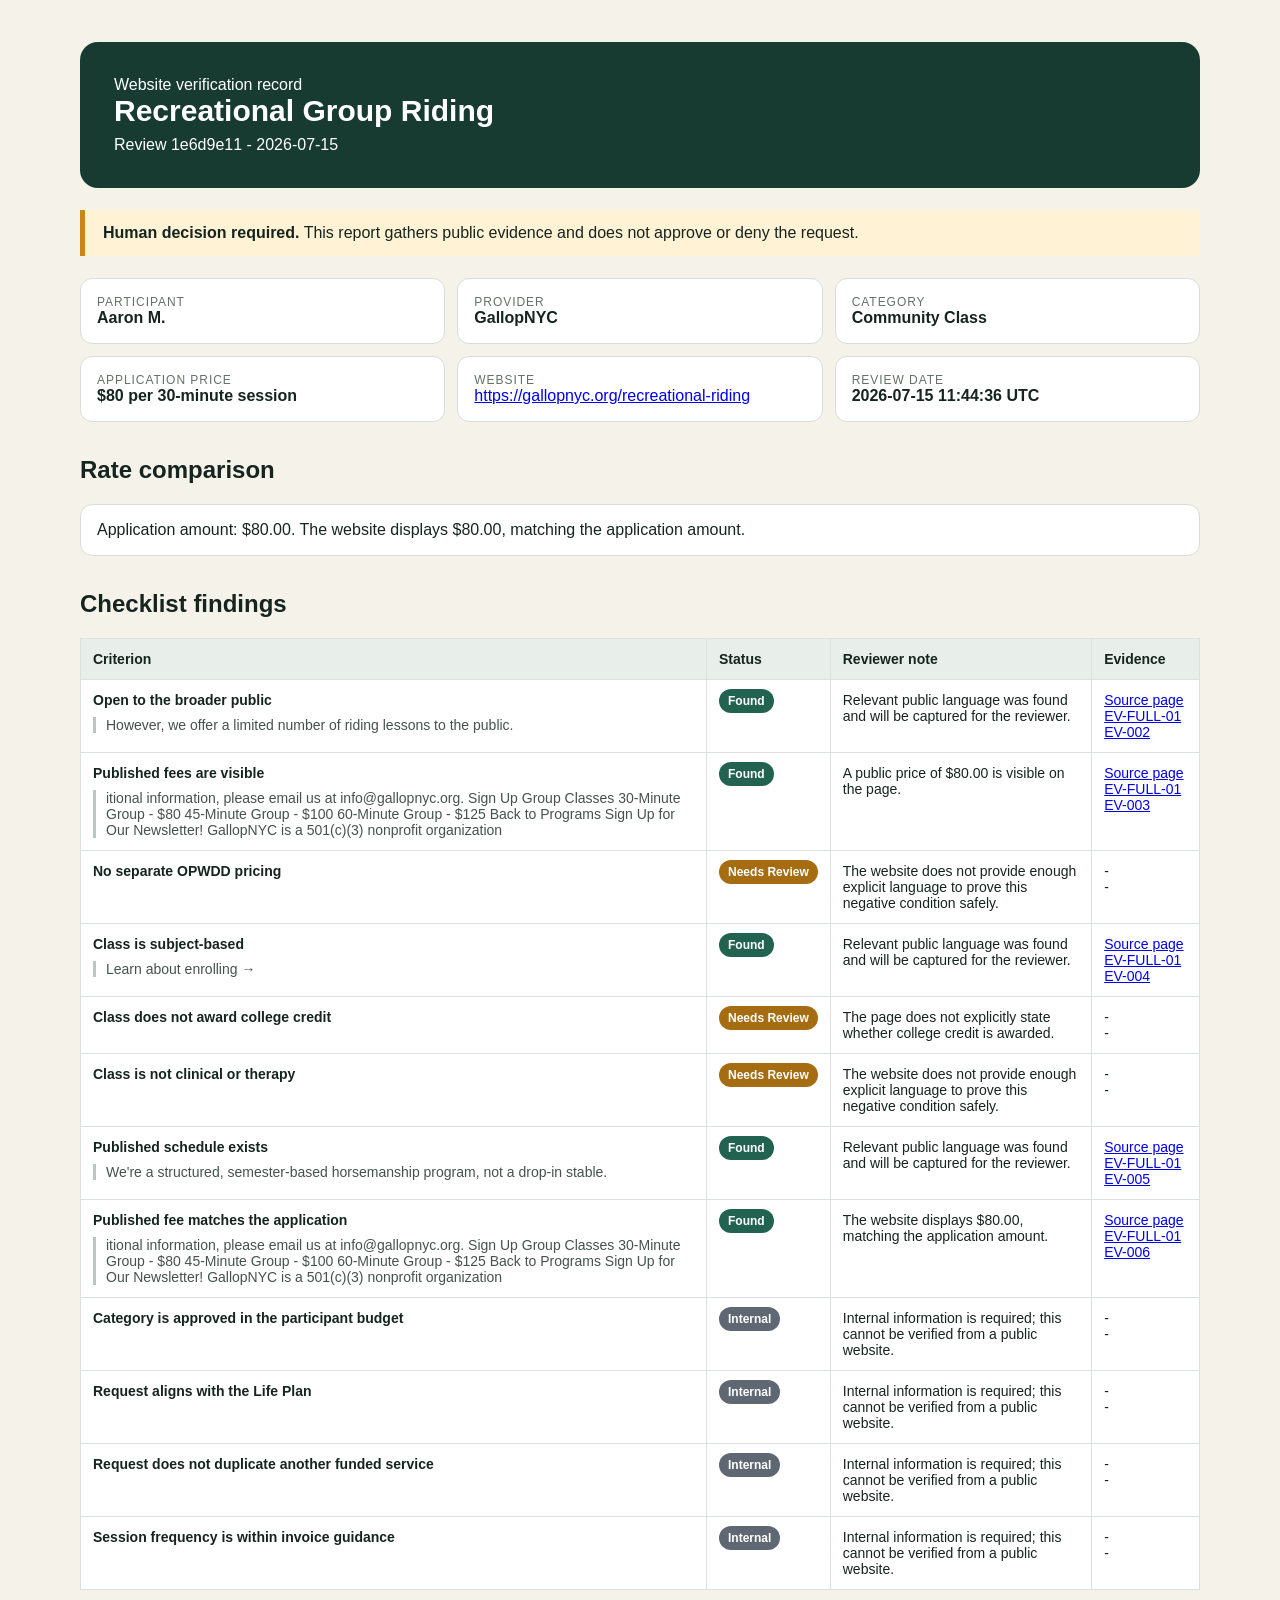
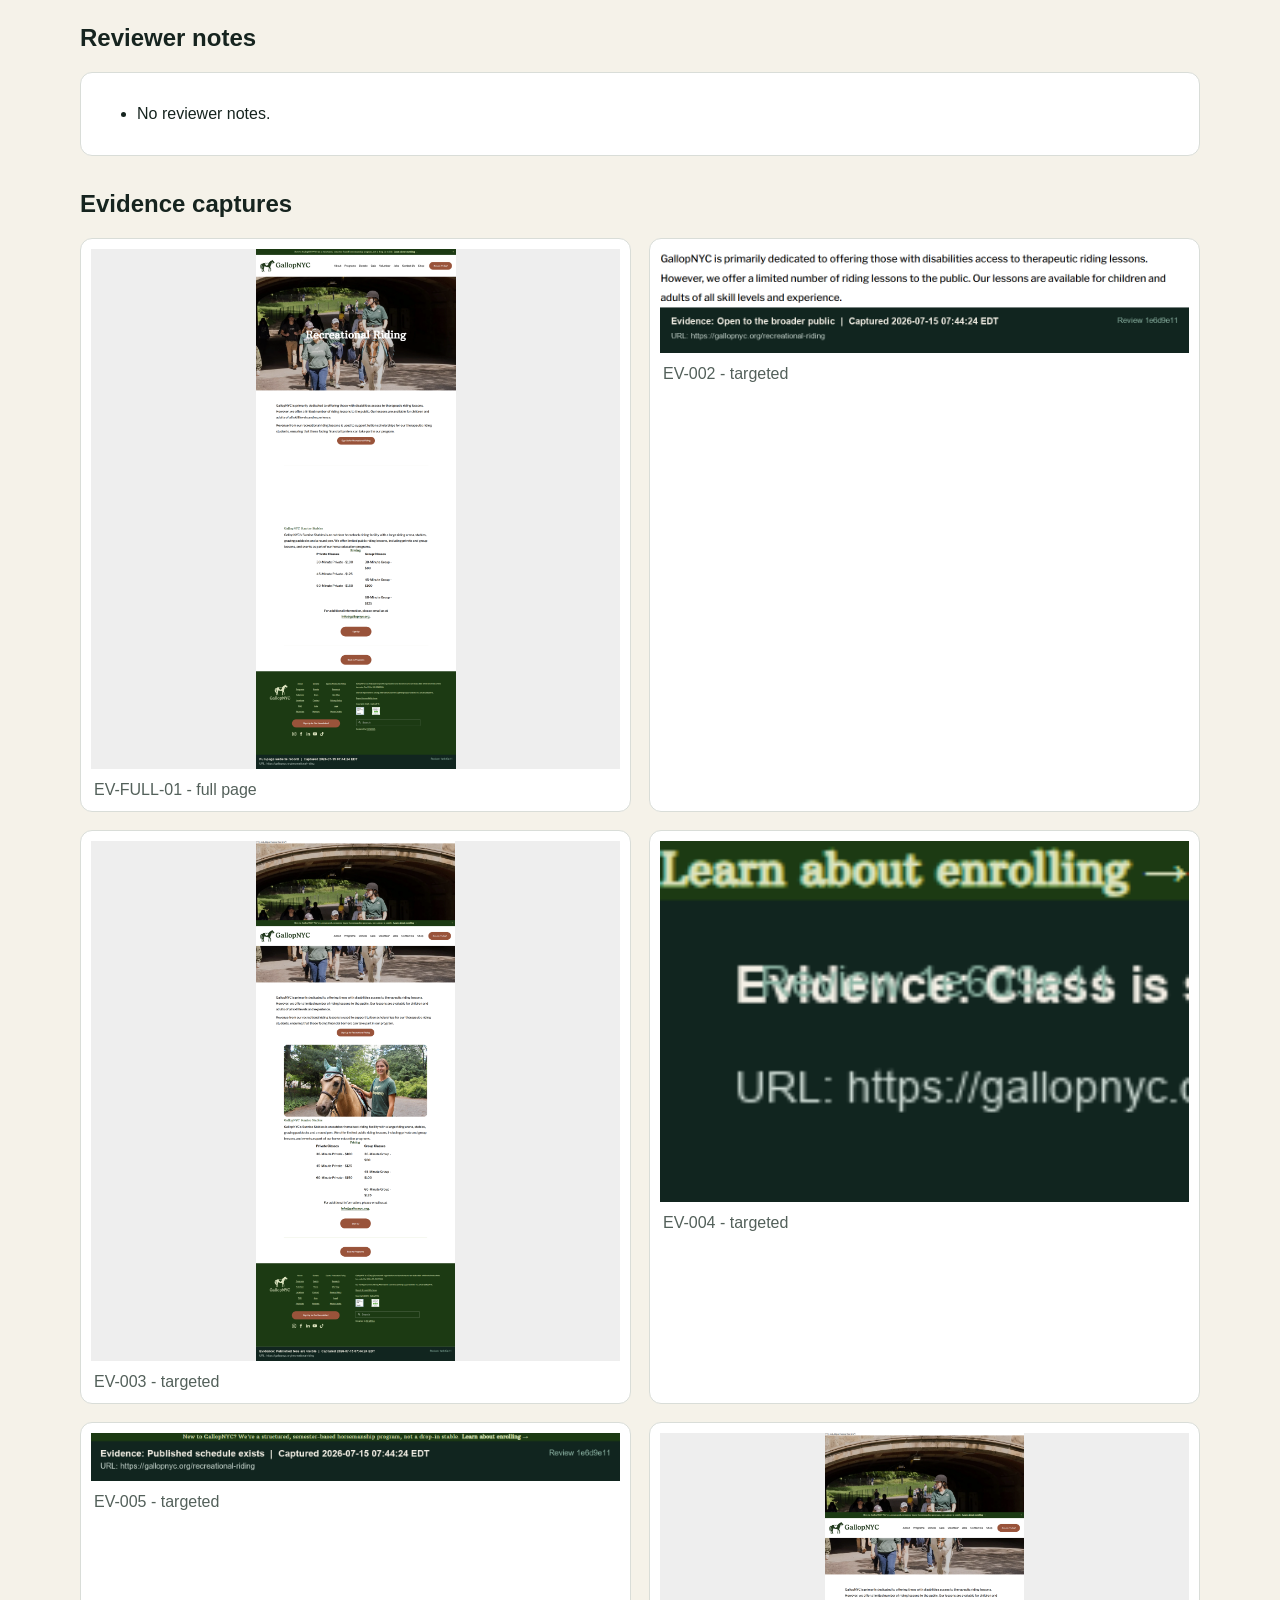
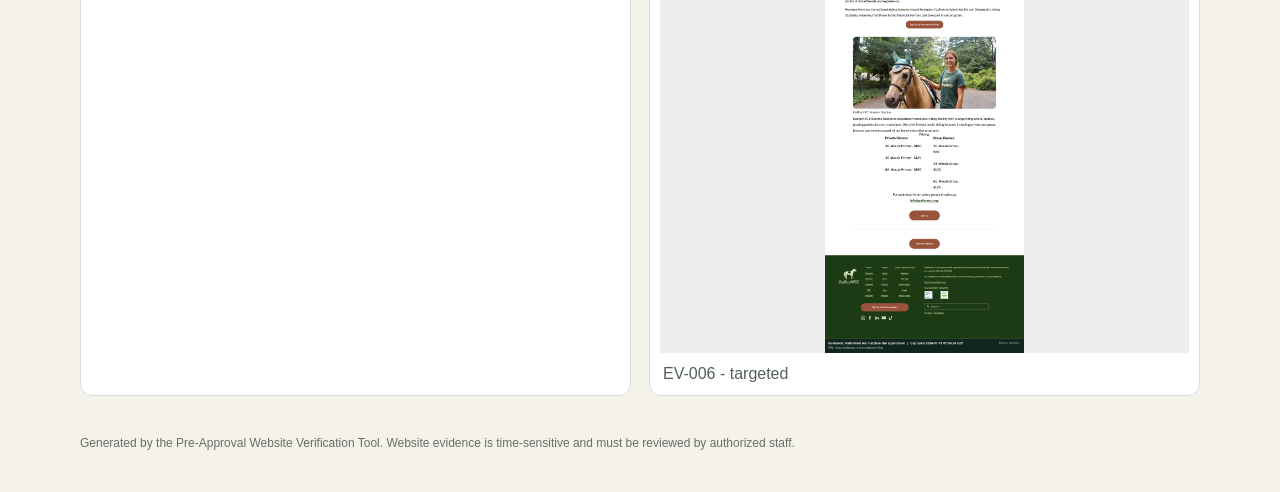
==== sample_outputs/Sample-01-GallopNYC/report.html @ 9152231f "Initial commit: Pre-Approval Website-Verification Tool - Chat interface (FastAPI + React/Vite) for n" ====
<!doctype html>
<html lang="en"><head><meta charset="utf-8"><meta name="viewport" content="width=device-width,initial-scale=1">
<title>Pre-Approval Website Review - 1e6d9e11</title>
<style>
body{font-family:Arial,sans-serif;color:#16241f;margin:0;background:#f5f2e9}main{max-width:1120px;margin:0 auto;padding:42px}
header{background:#173b31;color:white;padding:34px;border-radius:18px}h1{margin:0 0 8px;font-size:30px}h2{margin-top:34px}
.notice{background:#fff2d5;border-left:5px solid #c68819;padding:14px 18px;margin:22px 0}.grid{display:grid;grid-template-columns:repeat(3,1fr);gap:12px}
.card{background:white;border:1px solid #d9ddd8;border-radius:12px;padding:16px}.label{font-size:12px;color:#657069;text-transform:uppercase;letter-spacing:.08em}
table{border-collapse:collapse;width:100%;background:white;font-size:14px}th,td{border:1px solid #dce1dd;padding:12px;vertical-align:top;text-align:left}th{background:#e8eee9}
.status{white-space:nowrap;border-radius:99px;padding:5px 9px;color:white;font-weight:700;font-size:12px}.found{background:#22634f}.not-found{background:#a94735}.needs-review{background:#a66c12}.internal{background:#5f6872}
blockquote{margin:9px 0 0;padding-left:10px;border-left:3px solid #b8c7bf;color:#45524c}.gallery{display:grid;grid-template-columns:repeat(2,1fr);gap:18px}
figure{margin:0;background:white;padding:10px;border:1px solid #d9ddd8;border-radius:12px}figure img{width:100%;max-height:520px;object-fit:contain;background:#eee}
figcaption{padding:8px 3px 2px;color:#53605a}footer{margin-top:40px;color:#657069;font-size:12px}@media(max-width:760px){main{padding:18px}.grid,.gallery{grid-template-columns:1fr}table{display:block;overflow-x:auto}}
</style></head><body><main>
<header><div>Website verification record</div><h1>Recreational Group Riding</h1><div>Review 1e6d9e11 - 2026-07-15</div></header>
<div class="notice"><strong>Human decision required.</strong> This report gathers public evidence and does not approve or deny the request.</div>
<section class="grid">
<div class="card"><div class="label">Participant</div><strong>Aaron M.</strong></div>
<div class="card"><div class="label">Provider</div><strong>GallopNYC</strong></div>
<div class="card"><div class="label">Category</div><strong>Community Class</strong></div>
<div class="card"><div class="label">Application price</div><strong>$80 per 30-minute session</strong></div>
<div class="card"><div class="label">Website</div><a href="https://gallopnyc.org/recreational-riding">https://gallopnyc.org/recreational-riding</a></div>
<div class="card"><div class="label">Review date</div><strong>2026-07-15 11:44:36 UTC</strong></div>
</section>
<h2>Rate comparison</h2><div class="card">Application amount: $80.00. The website displays $80.00, matching the application amount.</div>
<h2>Checklist findings</h2><table><thead><tr><th>Criterion</th><th>Status</th><th>Reviewer note</th><th>Evidence</th></tr></thead><tbody><tr><td><strong>Open to the broader public</strong><blockquote>However, we offer a limited number of riding lessons to the public.</blockquote></td><td><span class="status found">Found</span></td><td>Relevant public language was found and will be captured for the reviewer.</td><td><a href="https://gallopnyc.org/recreational-riding">Source page</a><br><a href="evidence/full/page-01-full-stamped.png">EV-FULL-01</a> <a href="evidence/targeted/open-to-public-stamped.png">EV-002</a></td></tr><tr><td><strong>Published fees are visible</strong><blockquote>itional information, please email us at info@gallopnyc.org. Sign Up Group Classes 30-Minute Group - $80 45-Minute Group - $100 60-Minute Group - $125 Back to Programs Sign Up for Our Newsletter! GallopNYC is a 501(c)(3) nonprofit organization</blockquote></td><td><span class="status found">Found</span></td><td>A public price of $80.00 is visible on the page.</td><td><a href="https://gallopnyc.org/recreational-riding">Source page</a><br><a href="evidence/full/page-01-full-stamped.png">EV-FULL-01</a> <a href="evidence/targeted/published-fees-stamped.png">EV-003</a></td></tr><tr><td><strong>No separate OPWDD pricing</strong></td><td><span class="status needs-review">Needs Review</span></td><td>The website does not provide enough explicit language to prove this negative condition safely.</td><td>-<br>-</td></tr><tr><td><strong>Class is subject-based</strong><blockquote>Learn about enrolling →</blockquote></td><td><span class="status found">Found</span></td><td>Relevant public language was found and will be captured for the reviewer.</td><td><a href="https://gallopnyc.org/recreational-riding">Source page</a><br><a href="evidence/full/page-01-full-stamped.png">EV-FULL-01</a> <a href="evidence/targeted/subject-based-stamped.png">EV-004</a></td></tr><tr><td><strong>Class does not award college credit</strong></td><td><span class="status needs-review">Needs Review</span></td><td>The page does not explicitly state whether college credit is awarded.</td><td>-<br>-</td></tr><tr><td><strong>Class is not clinical or therapy</strong></td><td><span class="status needs-review">Needs Review</span></td><td>The website does not provide enough explicit language to prove this negative condition safely.</td><td>-<br>-</td></tr><tr><td><strong>Published schedule exists</strong><blockquote>We&#x27;re a structured, semester-based horsemanship program, not a drop-in stable.</blockquote></td><td><span class="status found">Found</span></td><td>Relevant public language was found and will be captured for the reviewer.</td><td><a href="https://gallopnyc.org/recreational-riding">Source page</a><br><a href="evidence/full/page-01-full-stamped.png">EV-FULL-01</a> <a href="evidence/targeted/published-schedule-stamped.png">EV-005</a></td></tr><tr><td><strong>Published fee matches the application</strong><blockquote>itional information, please email us at info@gallopnyc.org. Sign Up Group Classes 30-Minute Group - $80 45-Minute Group - $100 60-Minute Group - $125 Back to Programs Sign Up for Our Newsletter! GallopNYC is a 501(c)(3) nonprofit organization</blockquote></td><td><span class="status found">Found</span></td><td>The website displays $80.00, matching the application amount.</td><td><a href="https://gallopnyc.org/recreational-riding">Source page</a><br><a href="evidence/full/page-01-full-stamped.png">EV-FULL-01</a> <a href="evidence/targeted/fee-match-stamped.png">EV-006</a></td></tr><tr><td><strong>Category is approved in the participant budget</strong></td><td><span class="status internal">Internal</span></td><td>Internal information is required; this cannot be verified from a public website.</td><td>-<br>-</td></tr><tr><td><strong>Request aligns with the Life Plan</strong></td><td><span class="status internal">Internal</span></td><td>Internal information is required; this cannot be verified from a public website.</td><td>-<br>-</td></tr><tr><td><strong>Request does not duplicate another funded service</strong></td><td><span class="status internal">Internal</span></td><td>Internal information is required; this cannot be verified from a public website.</td><td>-<br>-</td></tr><tr><td><strong>Session frequency is within invoice guidance</strong></td><td><span class="status internal">Internal</span></td><td>Internal information is required; this cannot be verified from a public website.</td><td>-<br>-</td></tr></tbody></table>
<h2>Reviewer notes</h2><div class="card"><ul><li>No reviewer notes.</li></ul></div>
<h2>Evidence captures</h2><div class="gallery"><figure><a href="evidence/full/page-01-full-stamped.png"><img src="evidence/full/page-01-full-stamped.png" alt="EV-FULL-01"></a><figcaption>EV-FULL-01 - full page</figcaption></figure><figure><a href="evidence/targeted/open-to-public-stamped.png"><img src="evidence/targeted/open-to-public-stamped.png" alt="EV-002"></a><figcaption>EV-002 - targeted</figcaption></figure><figure><a href="evidence/targeted/published-fees-stamped.png"><img src="evidence/targeted/published-fees-stamped.png" alt="EV-003"></a><figcaption>EV-003 - targeted</figcaption></figure><figure><a href="evidence/targeted/subject-based-stamped.png"><img src="evidence/targeted/subject-based-stamped.png" alt="EV-004"></a><figcaption>EV-004 - targeted</figcaption></figure><figure><a href="evidence/targeted/published-schedule-stamped.png"><img src="evidence/targeted/published-schedule-stamped.png" alt="EV-005"></a><figcaption>EV-005 - targeted</figcaption></figure><figure><a href="evidence/targeted/fee-match-stamped.png"><img src="evidence/targeted/fee-match-stamped.png" alt="EV-006"></a><figcaption>EV-006 - targeted</figcaption></figure></div>
<footer>Generated by the Pre-Approval Website Verification Tool. Website evidence is time-sensitive and must be reviewed by authorized staff.</footer>
</main></body></html>
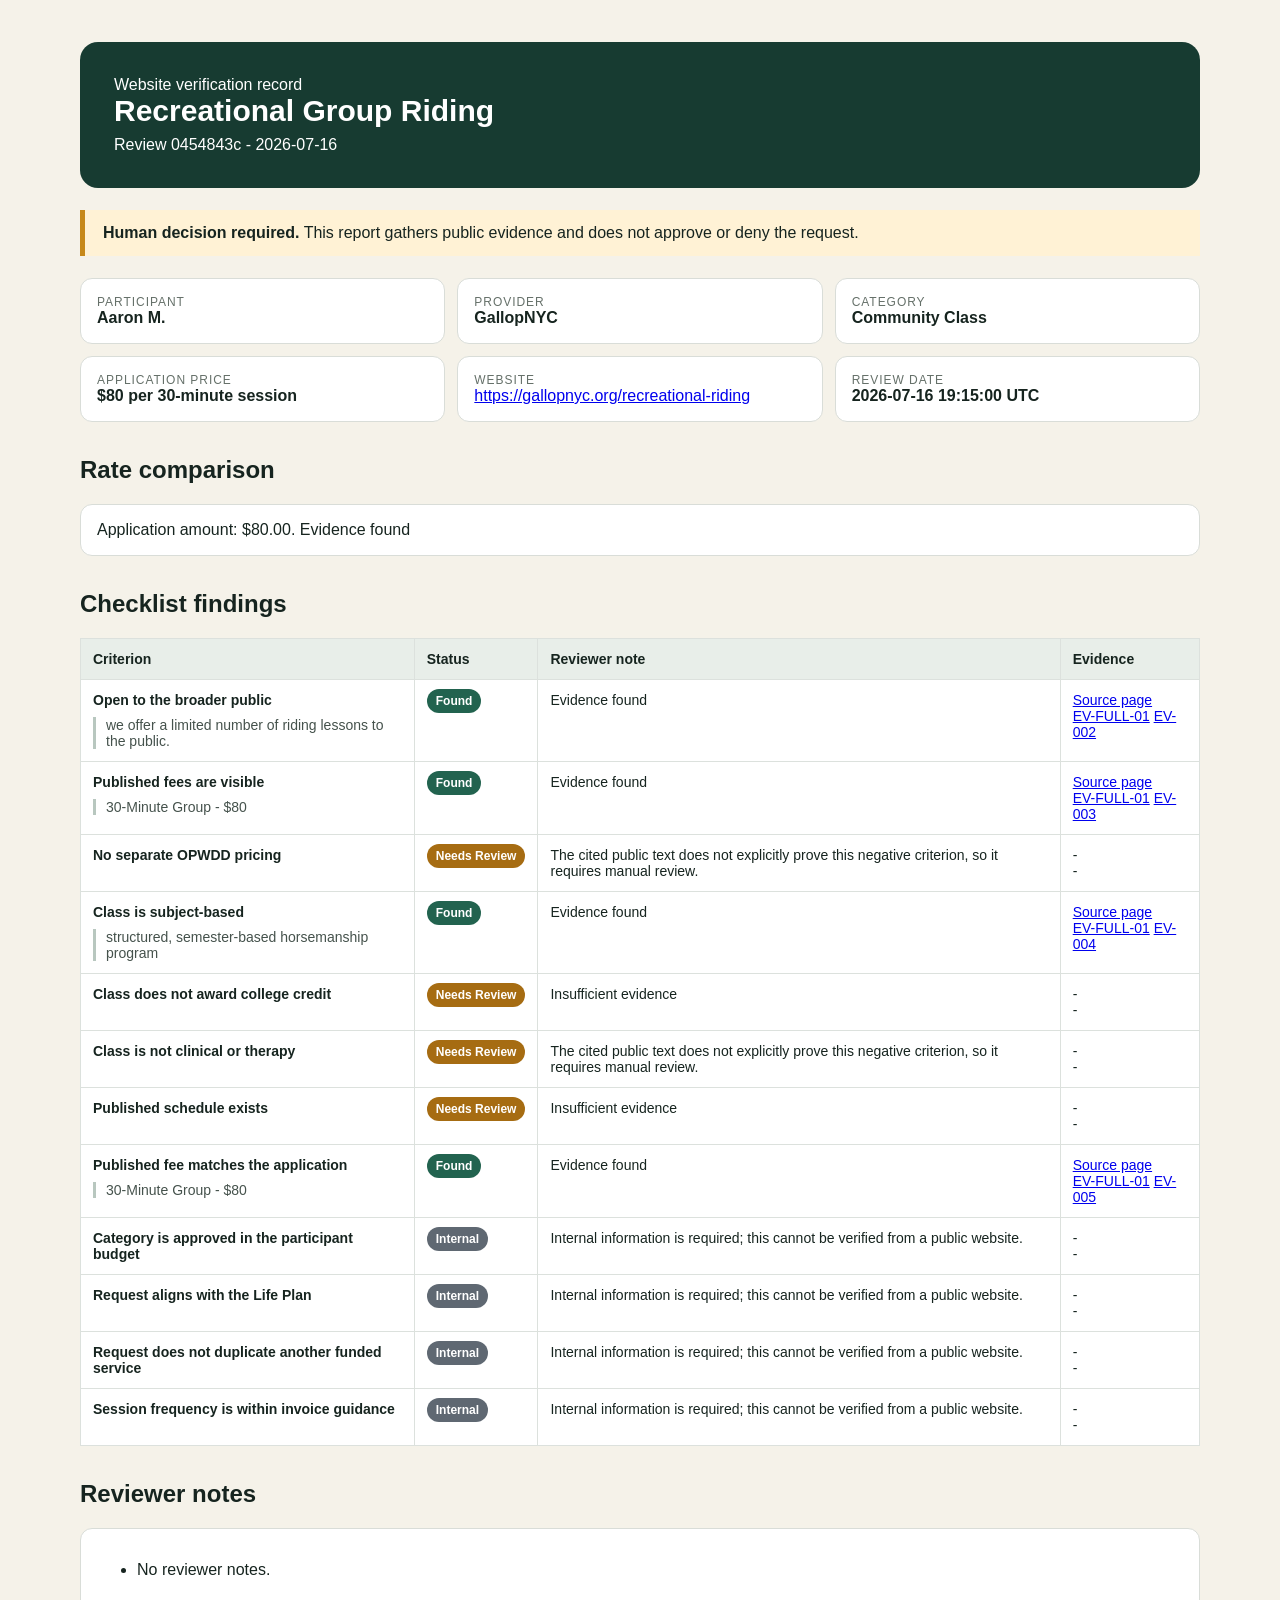
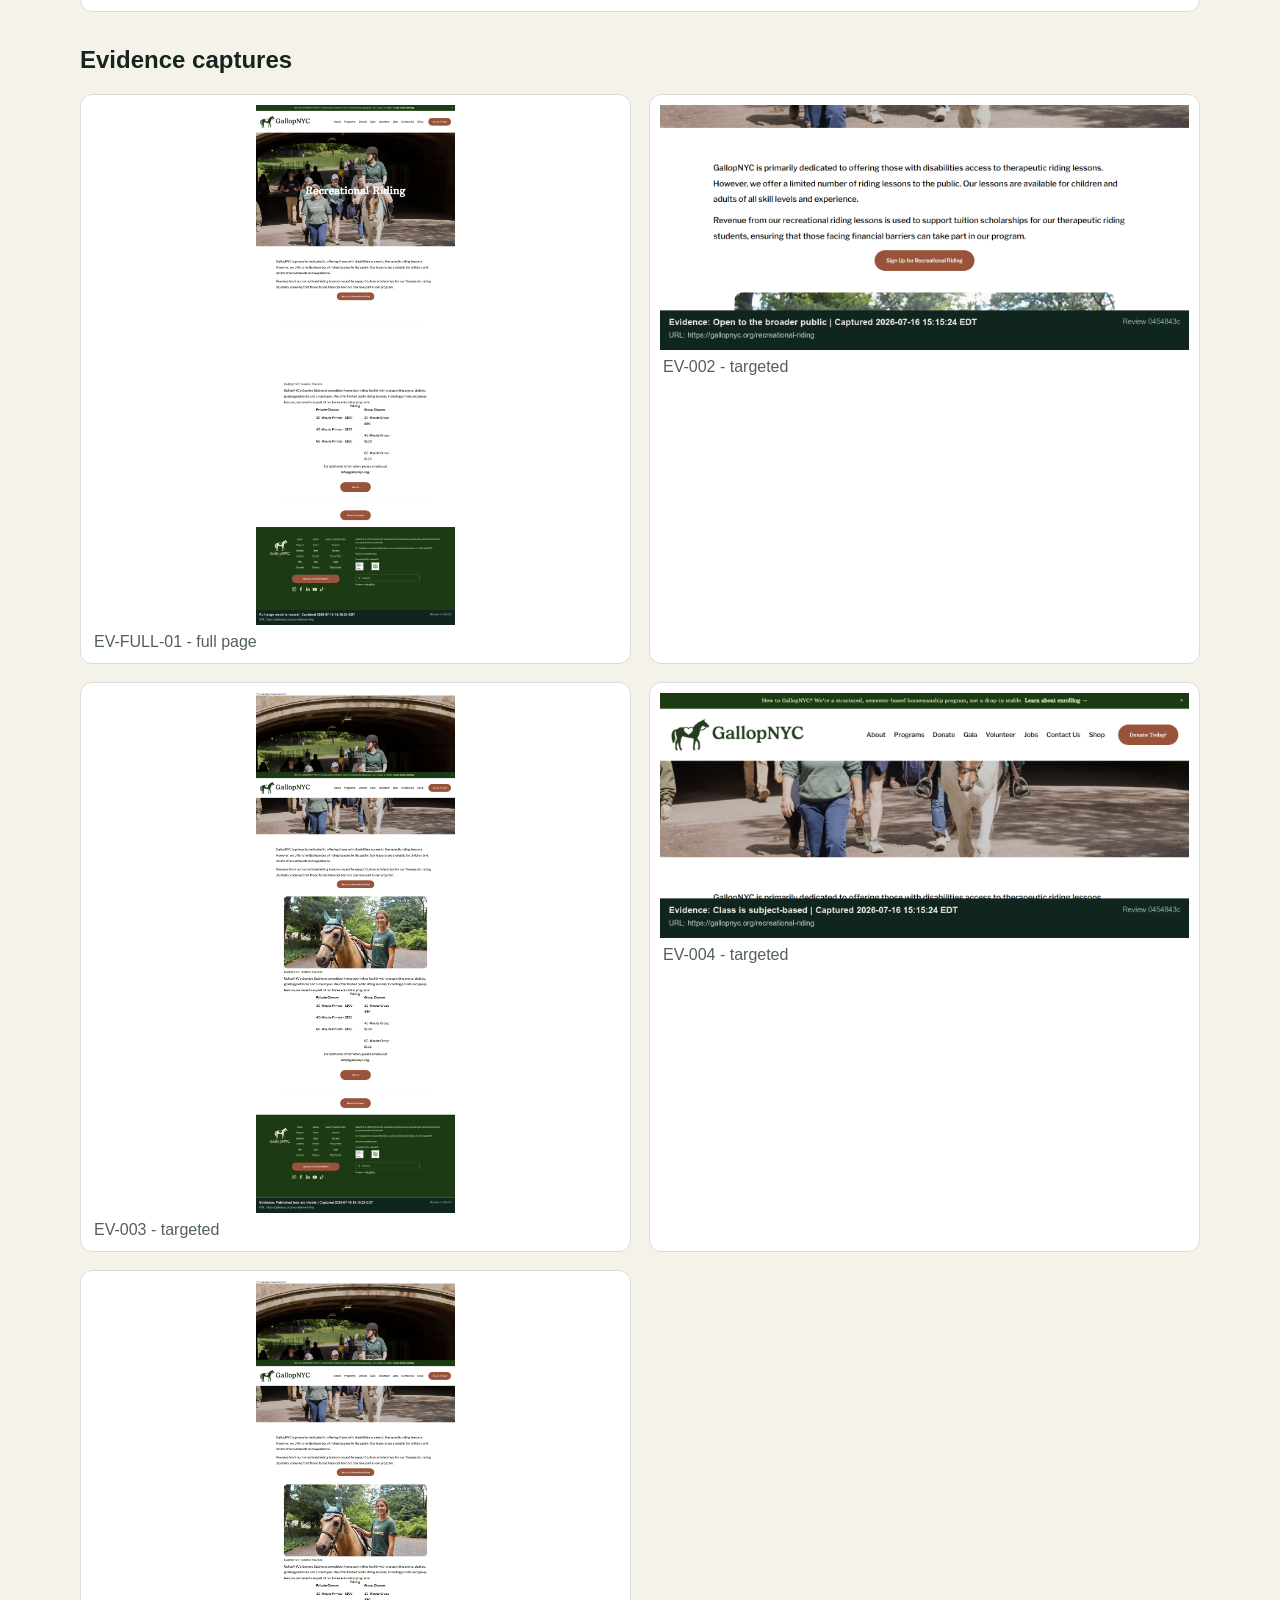
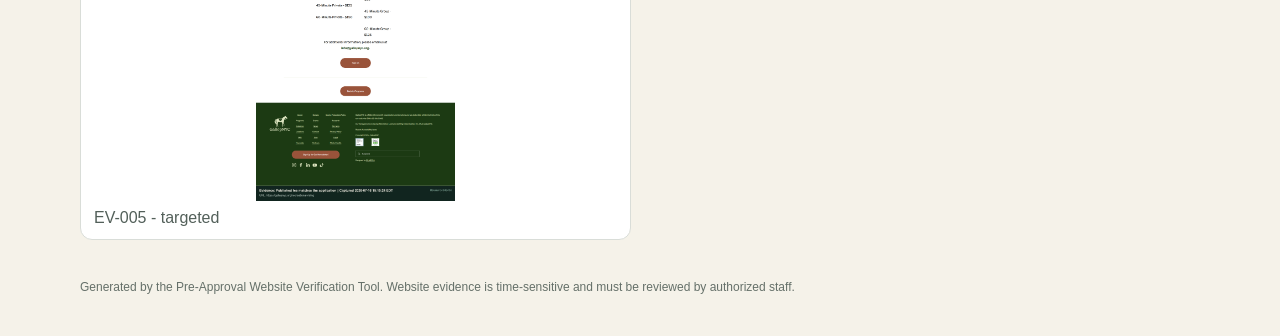
==== commit b42e59e6: "Add editable checklist settings and refresh samples" ====
--- a/sample_outputs/Sample-01-GallopNYC/report.html
+++ b/sample_outputs/Sample-01-GallopNYC/report.html
@@ -1,6 +1,6 @@
 <!doctype html>
 <html lang="en"><head><meta charset="utf-8"><meta name="viewport" content="width=device-width,initial-scale=1">
-<title>Pre-Approval Website Review - 1e6d9e11</title>
+<title>Pre-Approval Website Review - 0454843c</title>
 <style>
 body{font-family:Arial,sans-serif;color:#16241f;margin:0;background:#f5f2e9}main{max-width:1120px;margin:0 auto;padding:42px}
 header{background:#173b31;color:white;padding:34px;border-radius:18px}h1{margin:0 0 8px;font-size:30px}h2{margin-top:34px}
@@ -9,10 +9,10 @@
 table{border-collapse:collapse;width:100%;background:white;font-size:14px}th,td{border:1px solid #dce1dd;padding:12px;vertical-align:top;text-align:left}th{background:#e8eee9}
 .status{white-space:nowrap;border-radius:99px;padding:5px 9px;color:white;font-weight:700;font-size:12px}.found{background:#22634f}.not-found{background:#a94735}.needs-review{background:#a66c12}.internal{background:#5f6872}
 blockquote{margin:9px 0 0;padding-left:10px;border-left:3px solid #b8c7bf;color:#45524c}.gallery{display:grid;grid-template-columns:repeat(2,1fr);gap:18px}
-figure{margin:0;background:white;padding:10px;border:1px solid #d9ddd8;border-radius:12px}figure img{width:100%;max-height:520px;object-fit:contain;background:#eee}
+figure{margin:0;background:white;padding:10px;border:1px solid #d9ddd8;border-radius:12px}figure img{display:block;width:auto;max-width:100%;max-height:520px;margin:0 auto;object-fit:contain;background:#eee}
 figcaption{padding:8px 3px 2px;color:#53605a}footer{margin-top:40px;color:#657069;font-size:12px}@media(max-width:760px){main{padding:18px}.grid,.gallery{grid-template-columns:1fr}table{display:block;overflow-x:auto}}
 </style></head><body><main>
-<header><div>Website verification record</div><h1>Recreational Group Riding</h1><div>Review 1e6d9e11 - 2026-07-15</div></header>
+<header><div>Website verification record</div><h1>Recreational Group Riding</h1><div>Review 0454843c - 2026-07-16</div></header>
 <div class="notice"><strong>Human decision required.</strong> This report gathers public evidence and does not approve or deny the request.</div>
 <section class="grid">
 <div class="card"><div class="label">Participant</div><strong>Aaron M.</strong></div>
@@ -20,11 +20,11 @@
 <div class="card"><div class="label">Category</div><strong>Community Class</strong></div>
 <div class="card"><div class="label">Application price</div><strong>$80 per 30-minute session</strong></div>
 <div class="card"><div class="label">Website</div><a href="https://gallopnyc.org/recreational-riding">https://gallopnyc.org/recreational-riding</a></div>
-<div class="card"><div class="label">Review date</div><strong>2026-07-15 11:44:36 UTC</strong></div>
+<div class="card"><div class="label">Review date</div><strong>2026-07-16 19:15:00 UTC</strong></div>
 </section>
-<h2>Rate comparison</h2><div class="card">Application amount: $80.00. The website displays $80.00, matching the application amount.</div>
-<h2>Checklist findings</h2><table><thead><tr><th>Criterion</th><th>Status</th><th>Reviewer note</th><th>Evidence</th></tr></thead><tbody><tr><td><strong>Open to the broader public</strong><blockquote>However, we offer a limited number of riding lessons to the public.</blockquote></td><td><span class="status found">Found</span></td><td>Relevant public language was found and will be captured for the reviewer.</td><td><a href="https://gallopnyc.org/recreational-riding">Source page</a><br><a href="evidence/full/page-01-full-stamped.png">EV-FULL-01</a> <a href="evidence/targeted/open-to-public-stamped.png">EV-002</a></td></tr><tr><td><strong>Published fees are visible</strong><blockquote>itional information, please email us at info@gallopnyc.org. Sign Up Group Classes 30-Minute Group - $80 45-Minute Group - $100 60-Minute Group - $125 Back to Programs Sign Up for Our Newsletter! GallopNYC is a 501(c)(3) nonprofit organization</blockquote></td><td><span class="status found">Found</span></td><td>A public price of $80.00 is visible on the page.</td><td><a href="https://gallopnyc.org/recreational-riding">Source page</a><br><a href="evidence/full/page-01-full-stamped.png">EV-FULL-01</a> <a href="evidence/targeted/published-fees-stamped.png">EV-003</a></td></tr><tr><td><strong>No separate OPWDD pricing</strong></td><td><span class="status needs-review">Needs Review</span></td><td>The website does not provide enough explicit language to prove this negative condition safely.</td><td>-<br>-</td></tr><tr><td><strong>Class is subject-based</strong><blockquote>Learn about enrolling →</blockquote></td><td><span class="status found">Found</span></td><td>Relevant public language was found and will be captured for the reviewer.</td><td><a href="https://gallopnyc.org/recreational-riding">Source page</a><br><a href="evidence/full/page-01-full-stamped.png">EV-FULL-01</a> <a href="evidence/targeted/subject-based-stamped.png">EV-004</a></td></tr><tr><td><strong>Class does not award college credit</strong></td><td><span class="status needs-review">Needs Review</span></td><td>The page does not explicitly state whether college credit is awarded.</td><td>-<br>-</td></tr><tr><td><strong>Class is not clinical or therapy</strong></td><td><span class="status needs-review">Needs Review</span></td><td>The website does not provide enough explicit language to prove this negative condition safely.</td><td>-<br>-</td></tr><tr><td><strong>Published schedule exists</strong><blockquote>We&#x27;re a structured, semester-based horsemanship program, not a drop-in stable.</blockquote></td><td><span class="status found">Found</span></td><td>Relevant public language was found and will be captured for the reviewer.</td><td><a href="https://gallopnyc.org/recreational-riding">Source page</a><br><a href="evidence/full/page-01-full-stamped.png">EV-FULL-01</a> <a href="evidence/targeted/published-schedule-stamped.png">EV-005</a></td></tr><tr><td><strong>Published fee matches the application</strong><blockquote>itional information, please email us at info@gallopnyc.org. Sign Up Group Classes 30-Minute Group - $80 45-Minute Group - $100 60-Minute Group - $125 Back to Programs Sign Up for Our Newsletter! GallopNYC is a 501(c)(3) nonprofit organization</blockquote></td><td><span class="status found">Found</span></td><td>The website displays $80.00, matching the application amount.</td><td><a href="https://gallopnyc.org/recreational-riding">Source page</a><br><a href="evidence/full/page-01-full-stamped.png">EV-FULL-01</a> <a href="evidence/targeted/fee-match-stamped.png">EV-006</a></td></tr><tr><td><strong>Category is approved in the participant budget</strong></td><td><span class="status internal">Internal</span></td><td>Internal information is required; this cannot be verified from a public website.</td><td>-<br>-</td></tr><tr><td><strong>Request aligns with the Life Plan</strong></td><td><span class="status internal">Internal</span></td><td>Internal information is required; this cannot be verified from a public website.</td><td>-<br>-</td></tr><tr><td><strong>Request does not duplicate another funded service</strong></td><td><span class="status internal">Internal</span></td><td>Internal information is required; this cannot be verified from a public website.</td><td>-<br>-</td></tr><tr><td><strong>Session frequency is within invoice guidance</strong></td><td><span class="status internal">Internal</span></td><td>Internal information is required; this cannot be verified from a public website.</td><td>-<br>-</td></tr></tbody></table>
+<h2>Rate comparison</h2><div class="card">Application amount: $80.00. Evidence found</div>
+<h2>Checklist findings</h2><table><thead><tr><th>Criterion</th><th>Status</th><th>Reviewer note</th><th>Evidence</th></tr></thead><tbody><tr><td><strong>Open to the broader public</strong><blockquote>we offer a limited number of riding lessons to the public.</blockquote></td><td><span class="status found">Found</span></td><td>Evidence found</td><td><a href="https://gallopnyc.org/recreational-riding">Source page</a><br><a href="evidence/full/page-01-full-stamped.png">EV-FULL-01</a> <a href="evidence/targeted/open-to-public-stamped.png">EV-002</a></td></tr><tr><td><strong>Published fees are visible</strong><blockquote>30-Minute Group - $80</blockquote></td><td><span class="status found">Found</span></td><td>Evidence found</td><td><a href="https://gallopnyc.org/recreational-riding">Source page</a><br><a href="evidence/full/page-01-full-stamped.png">EV-FULL-01</a> <a href="evidence/targeted/published-fees-stamped.png">EV-003</a></td></tr><tr><td><strong>No separate OPWDD pricing</strong></td><td><span class="status needs-review">Needs Review</span></td><td>The cited public text does not explicitly prove this negative criterion, so it requires manual review.</td><td>-<br>-</td></tr><tr><td><strong>Class is subject-based</strong><blockquote>structured, semester-based horsemanship program</blockquote></td><td><span class="status found">Found</span></td><td>Evidence found</td><td><a href="https://gallopnyc.org/recreational-riding">Source page</a><br><a href="evidence/full/page-01-full-stamped.png">EV-FULL-01</a> <a href="evidence/targeted/subject-based-stamped.png">EV-004</a></td></tr><tr><td><strong>Class does not award college credit</strong></td><td><span class="status needs-review">Needs Review</span></td><td>Insufficient evidence</td><td>-<br>-</td></tr><tr><td><strong>Class is not clinical or therapy</strong></td><td><span class="status needs-review">Needs Review</span></td><td>The cited public text does not explicitly prove this negative criterion, so it requires manual review.</td><td>-<br>-</td></tr><tr><td><strong>Published schedule exists</strong></td><td><span class="status needs-review">Needs Review</span></td><td>Insufficient evidence</td><td>-<br>-</td></tr><tr><td><strong>Published fee matches the application</strong><blockquote>30-Minute Group - $80</blockquote></td><td><span class="status found">Found</span></td><td>Evidence found</td><td><a href="https://gallopnyc.org/recreational-riding">Source page</a><br><a href="evidence/full/page-01-full-stamped.png">EV-FULL-01</a> <a href="evidence/targeted/fee-match-stamped.png">EV-005</a></td></tr><tr><td><strong>Category is approved in the participant budget</strong></td><td><span class="status internal">Internal</span></td><td>Internal information is required; this cannot be verified from a public website.</td><td>-<br>-</td></tr><tr><td><strong>Request aligns with the Life Plan</strong></td><td><span class="status internal">Internal</span></td><td>Internal information is required; this cannot be verified from a public website.</td><td>-<br>-</td></tr><tr><td><strong>Request does not duplicate another funded service</strong></td><td><span class="status internal">Internal</span></td><td>Internal information is required; this cannot be verified from a public website.</td><td>-<br>-</td></tr><tr><td><strong>Session frequency is within invoice guidance</strong></td><td><span class="status internal">Internal</span></td><td>Internal information is required; this cannot be verified from a public website.</td><td>-<br>-</td></tr></tbody></table>
 <h2>Reviewer notes</h2><div class="card"><ul><li>No reviewer notes.</li></ul></div>
-<h2>Evidence captures</h2><div class="gallery"><figure><a href="evidence/full/page-01-full-stamped.png"><img src="evidence/full/page-01-full-stamped.png" alt="EV-FULL-01"></a><figcaption>EV-FULL-01 - full page</figcaption></figure><figure><a href="evidence/targeted/open-to-public-stamped.png"><img src="evidence/targeted/open-to-public-stamped.png" alt="EV-002"></a><figcaption>EV-002 - targeted</figcaption></figure><figure><a href="evidence/targeted/published-fees-stamped.png"><img src="evidence/targeted/published-fees-stamped.png" alt="EV-003"></a><figcaption>EV-003 - targeted</figcaption></figure><figure><a href="evidence/targeted/subject-based-stamped.png"><img src="evidence/targeted/subject-based-stamped.png" alt="EV-004"></a><figcaption>EV-004 - targeted</figcaption></figure><figure><a href="evidence/targeted/published-schedule-stamped.png"><img src="evidence/targeted/published-schedule-stamped.png" alt="EV-005"></a><figcaption>EV-005 - targeted</figcaption></figure><figure><a href="evidence/targeted/fee-match-stamped.png"><img src="evidence/targeted/fee-match-stamped.png" alt="EV-006"></a><figcaption>EV-006 - targeted</figcaption></figure></div>
+<h2>Evidence captures</h2><div class="gallery"><figure><a href="evidence/full/page-01-full-stamped.png"><img src="evidence/full/page-01-full-stamped.png" alt="EV-FULL-01"></a><figcaption>EV-FULL-01 - full page</figcaption></figure><figure><a href="evidence/targeted/open-to-public-stamped.png"><img src="evidence/targeted/open-to-public-stamped.png" alt="EV-002"></a><figcaption>EV-002 - targeted</figcaption></figure><figure><a href="evidence/targeted/published-fees-stamped.png"><img src="evidence/targeted/published-fees-stamped.png" alt="EV-003"></a><figcaption>EV-003 - targeted</figcaption></figure><figure><a href="evidence/targeted/subject-based-stamped.png"><img src="evidence/targeted/subject-based-stamped.png" alt="EV-004"></a><figcaption>EV-004 - targeted</figcaption></figure><figure><a href="evidence/targeted/fee-match-stamped.png"><img src="evidence/targeted/fee-match-stamped.png" alt="EV-005"></a><figcaption>EV-005 - targeted</figcaption></figure></div>
 <footer>Generated by the Pre-Approval Website Verification Tool. Website evidence is time-sensitive and must be reviewed by authorized staff.</footer>
 </main></body></html>
